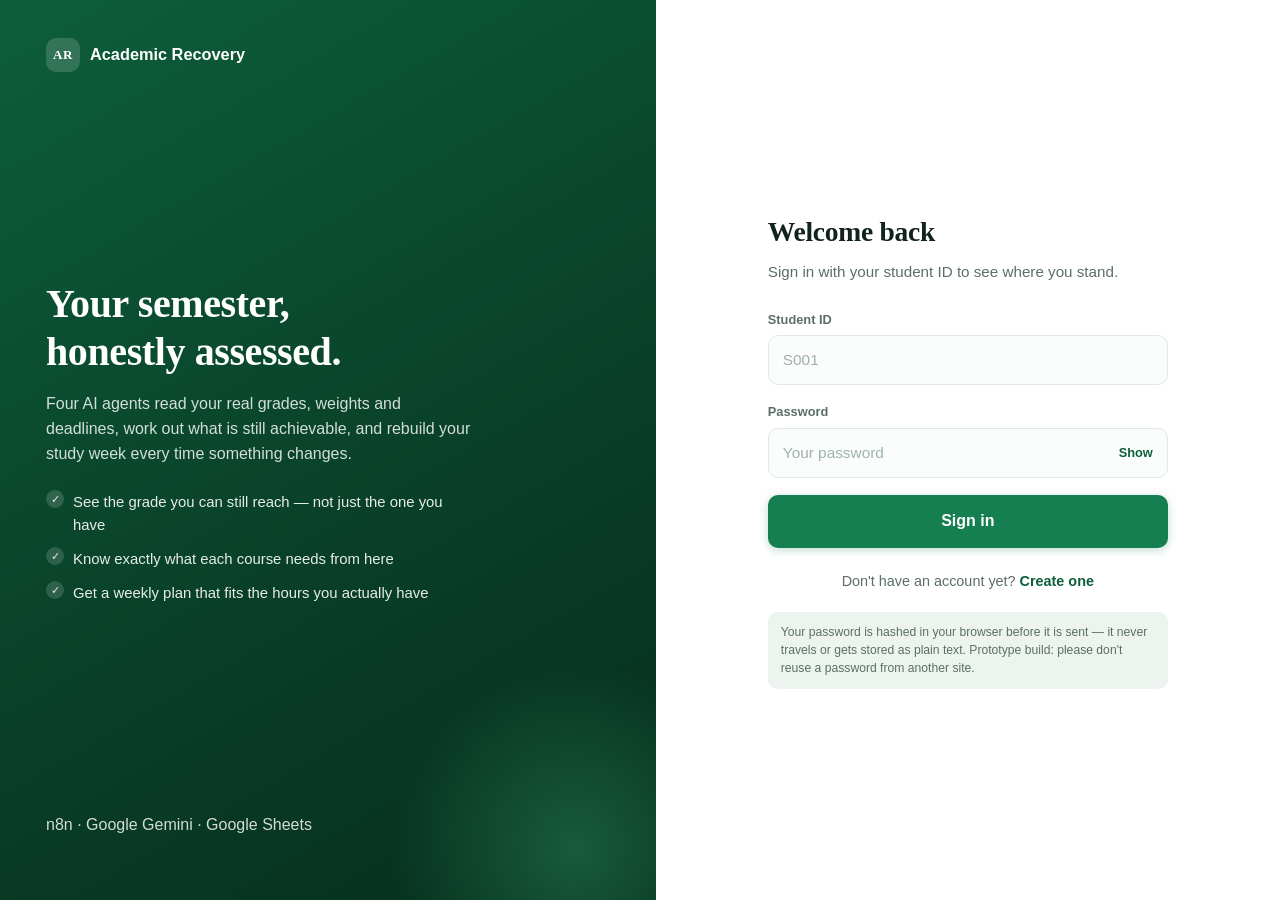
==== index.html @ d18b5264 "Front-end for the AI Academic Recovery Agent Static site with three pages: sign in, create account, " ====
<!DOCTYPE html>
<html lang="en">
<head>
  <meta charset="UTF-8" />
  <meta name="viewport" content="width=device-width, initial-scale=1.0" />
  <title>Sign in &middot; Academic Recovery</title>
  <link rel="stylesheet" href="styles.css" />
</head>
<body class="auth-body">

  <div class="auth-shell">

    <!-- ---------- left: brand panel ---------- -->
    <aside class="auth-brand">
      <div class="brand">
        <span class="brand-mark">AR</span>
        <span class="brand-text">Academic&nbsp;Recovery</span>
      </div>

      <div class="auth-brand-body">
        <h1>Your semester,<br />honestly assessed.</h1>
        <p>
          Four AI agents read your real grades, weights and deadlines, work out what
          is still achievable, and rebuild your study week every time something changes.
        </p>

        <ul class="auth-points">
          <li>See the grade you can still reach &mdash; not just the one you have</li>
          <li>Know exactly what each course needs from here</li>
          <li>Get a weekly plan that fits the hours you actually have</li>
        </ul>
      </div>

      <p class="auth-brand-foot">n8n &middot; Google Gemini &middot; Google Sheets</p>
    </aside>

    <!-- ---------- right: form ---------- -->
    <main class="auth-panel">
      <div class="auth-card">
        <h2>Welcome back</h2>
        <p class="auth-sub">Sign in with your student ID to see where you stand.</p>

        <form id="loginForm" novalidate>
          <div class="field">
            <label for="studentId">Student ID</label>
            <input id="studentId" name="studentId" type="text" inputmode="text"
                   placeholder="S001" autocomplete="username" autocapitalize="characters" />
          </div>

          <div class="field">
            <label for="password">Password</label>
            <div class="pw-wrap">
              <input id="password" name="password" type="password"
                     placeholder="Your password" autocomplete="current-password" />
              <button type="button" class="pw-toggle" data-target="password"
                      aria-label="Show password">Show</button>
            </div>
          </div>

          <div id="loginMsg" class="form-msg" hidden></div>

          <button type="submit" class="btn btn-primary btn-block">Sign in</button>
        </form>

        <p class="auth-switch">
          Don't have an account yet? <a href="signup.html">Create one</a>
        </p>

        <p class="auth-note">
          Your password is hashed in your browser before it is sent &mdash; it never
          travels or gets stored as plain text. Prototype build: please don't reuse
          a password from another site.
        </p>
      </div>
    </main>

  </div>

  <script src="config.js"></script>
  <script src="auth.js"></script>
  <script src="login.js"></script>
</body>
</html>
---- styles.css ----
/* =====================================================================
   Academic Recovery  -  green & white academic theme
   OWNER: Mohamad  (Raghid: your section is at the bottom, "DASHBOARD")
   ===================================================================== */

:root {
  --bg:         #f3f8f5;
  --surface:    #ffffff;
  --ink:        #10241b;
  --ink-soft:   #5b6f64;
  --line:       #deeae3;
  --line-soft:  #edf4f0;

  --brand:      #157f52;
  --brand-dk:   #0d5e3b;
  --brand-dp:   #093f28;
  --brand-lt:   #e7f4ed;
  --brand-mid:  #34a06a;

  --low:        #157f52;  --low-bg:      #e7f4ed;
  --medium:     #a67609;  --medium-bg:   #fdf4dd;
  --high:       #c2671d;  --high-bg:     #fdefe1;
  --critical:   #bc2f3c;  --critical-bg: #fdeaec;

  --serif:  Georgia, "Times New Roman", "Noto Serif", serif;
  --sans:   "Segoe UI", -apple-system, BlinkMacSystemFont, Roboto, Helvetica, Arial, sans-serif;

  --radius:    14px;
  --shadow:    0 1px 2px rgba(13,60,40,.05), 0 8px 24px rgba(13,60,40,.06);
  --shadow-lg: 0 2px 6px rgba(13,60,40,.06), 0 20px 48px rgba(13,60,40,.11);
}

* { box-sizing: border-box; }

body {
  margin: 0;
  background: var(--bg);
  color: var(--ink);
  font-family: var(--sans);
  line-height: 1.55;
  -webkit-font-smoothing: antialiased;
}

h1, h2, h3 { font-family: var(--serif); font-weight: 700; letter-spacing: -.01em; }

.wrap { width: 100%; max-width: 1120px; margin: 0 auto; padding: 0 20px; }

/* ---------------- brand mark (shared) ---------------- */
.brand { display: flex; align-items: center; gap: 10px; font-weight: 700; font-size: 1.02rem; }
.brand-mark {
  width: 34px; height: 34px; border-radius: 10px;
  background: linear-gradient(140deg, var(--brand-mid), var(--brand-dk));
  color: #fff; display: grid; place-items: center;
  font-family: var(--serif); font-size: .82rem; letter-spacing: .5px;
}

/* =====================================================================
   BUTTONS & FIELDS  (shared by all three pages)
   ===================================================================== */

.btn {
  font: inherit; font-weight: 600; font-size: .94rem;
  padding: 11px 20px; border-radius: 10px;
  border: 1px solid transparent; cursor: pointer;
  transition: transform .08s, background .15s, box-shadow .15s, border-color .15s;
}
.btn:active { transform: translateY(1px); }
.btn:disabled { opacity: .55; cursor: not-allowed; box-shadow: none; }

.btn-primary {
  background: var(--brand); color: #fff;
  box-shadow: 0 2px 10px rgba(21,127,82,.28);
}
.btn-primary:hover:not(:disabled) { background: var(--brand-dk); }

.btn-ghost { background: var(--surface); color: var(--brand-dk); border-color: #bfdccd; }
.btn-ghost:hover:not(:disabled) { background: var(--brand-lt); }

.btn-quiet {
  background: transparent; color: var(--ink-soft); border-color: var(--line);
  padding: 8px 14px; font-size: .86rem;
}
.btn-quiet:hover { background: var(--line-soft); color: var(--ink); }

.btn-block { width: 100%; padding: 13px 20px; font-size: 1rem; }

.field { display: flex; flex-direction: column; gap: 6px; }
.field label { font-size: .8rem; font-weight: 600; color: var(--ink-soft); }
.field input {
  font: inherit; font-size: .96rem; width: 100%;
  padding: 12px 14px;
  border: 1px solid var(--line); border-radius: 10px;
  background: #fbfdfc; color: var(--ink);
  transition: border-color .15s, box-shadow .15s, background .15s;
}
.field input::placeholder { color: #9fb2a8; }
.field input:focus {
  outline: none; border-color: var(--brand-mid);
  box-shadow: 0 0 0 3px rgba(52,160,106,.18); background: #fff;
}

.form-msg {
  padding: 11px 14px; border-radius: 10px;
  font-size: .88rem; margin-bottom: 4px;
  background: var(--brand-lt); color: var(--brand-dk); border: 1px solid #c9e4d6;
}
.form-msg.error { background: var(--critical-bg); color: var(--critical); border-color: #f2c8cd; }

/* =====================================================================
   AUTH PAGES  (index.html = sign in, signup.html = create account)
   ===================================================================== */

.auth-body { background: var(--surface); }

.auth-shell { display: grid; grid-template-columns: 1.05fr 1fr; min-height: 100vh; }

/* left panel */
.auth-brand {
  background: linear-gradient(150deg, var(--brand-dk) 0%, var(--brand-dp) 58%, #062e1d 100%);
  color: #fff;
  padding: 38px 46px;
  display: flex; flex-direction: column; justify-content: space-between;
  position: relative; overflow: hidden;
}
.auth-brand::after {
  content: ""; position: absolute; right: -130px; bottom: -160px;
  width: 420px; height: 420px; border-radius: 50%;
  background: radial-gradient(circle, rgba(52,160,106,.38), transparent 62%);
}
.auth-brand .brand-mark { background: rgba(255,255,255,.16); backdrop-filter: blur(2px); }
.auth-brand-body { position: relative; z-index: 1; max-width: 430px; }
.auth-brand h1 { font-size: clamp(1.8rem, 3.3vw, 2.5rem); line-height: 1.2; margin: 0 0 16px; }
.auth-brand p  { margin: 0 0 24px; opacity: .82; font-size: 1rem; }

.auth-points { list-style: none; margin: 0; padding: 0; display: grid; gap: 11px; }
.auth-points li {
  position: relative; padding-left: 27px;
  font-size: .93rem; opacity: .9;
}
.auth-points li::before {
  content: "\2713"; position: absolute; left: 0; top: -1px;
  width: 18px; height: 18px; border-radius: 50%;
  background: rgba(255,255,255,.17);
  display: grid; place-items: center; font-size: .66rem;
}
.auth-brand-foot { position: relative; z-index: 1; margin: 0; font-size: .78rem; opacity: .55; }

/* right panel */
.auth-panel { display: grid; place-items: center; padding: 40px 28px; }
.auth-card { width: 100%; max-width: 400px; }
.auth-card h2 { font-size: 1.72rem; margin: 0 0 6px; }
.auth-sub { margin: 0 0 26px; color: var(--ink-soft); font-size: .95rem; }
.auth-card form { display: grid; gap: 17px; }

.pw-wrap { position: relative; display: flex; }
.pw-wrap input { padding-right: 68px; }
.pw-toggle {
  position: absolute; right: 6px; top: 50%; transform: translateY(-50%);
  background: transparent; border: none; cursor: pointer;
  font: inherit; font-size: .8rem; font-weight: 600;
  color: var(--brand-dk); padding: 6px 9px; border-radius: 7px;
}
.pw-toggle:hover { background: var(--brand-lt); }

.pw-checks { list-style: none; margin: 10px 0 0; padding: 0; display: grid; gap: 6px; }
.pw-checks li {
  display: flex; align-items: center; gap: 8px;
  font-size: .8rem; color: var(--ink-soft);
  transition: color .15s;
}
.pw-checks li em { font-style: normal; opacity: .65; }
.pw-checks .tick {
  width: 15px; height: 15px; border-radius: 50%; flex: none;
  border: 1.5px solid #cbdcd3; background: #fff;
  display: grid; place-items: center;
  transition: background .15s, border-color .15s;
}
.pw-checks li.ok { color: var(--brand-dk); }
.pw-checks li.ok .tick { background: var(--brand); border-color: var(--brand); }
.pw-checks li.ok .tick::after {
  content: "\2713"; color: #fff; font-size: .6rem; line-height: 1;
}

.auth-switch { margin: 22px 0 0; font-size: .9rem; color: var(--ink-soft); text-align: center; }
.auth-switch a { color: var(--brand-dk); font-weight: 600; text-decoration: none; }
.auth-switch a:hover { text-decoration: underline; }

.auth-note {
  margin: 20px 0 0; padding: 11px 13px;
  background: var(--line-soft); border-radius: 9px;
  font-size: .76rem; color: var(--ink-soft); line-height: 1.5;
}

@media (max-width: 860px) {
  .auth-shell { grid-template-columns: 1fr; min-height: 0; }
  .auth-brand { padding: 28px 24px 34px; }
  .auth-brand h1 { font-size: 1.6rem; }
  .auth-brand p { margin-bottom: 18px; }
  .auth-points { display: none; }
  .auth-brand-foot { display: none; }
  .auth-panel { padding: 32px 22px 48px; }
}

/* =====================================================================
   DASHBOARD PAGE CHROME
   ===================================================================== */

.topbar {
  background: var(--surface);
  border-bottom: 1px solid var(--line);
  position: sticky; top: 0; z-index: 20;
}
.topbar-inner { display: flex; align-items: center; justify-content: space-between; height: 64px; }
.topbar-right { display: flex; align-items: center; gap: 14px; }
.who { display: flex; flex-direction: column; line-height: 1.25; text-align: right; }
.who > span:first-child { font-size: .88rem; font-weight: 600; }
.who-id { font-size: .74rem; color: var(--ink-soft); }

.greeting { padding: 44px 0 26px; }
.greeting .eyebrow {
  margin: 0 0 8px; font-size: .74rem; font-weight: 700;
  letter-spacing: .1em; text-transform: uppercase; color: var(--brand);
}
.greeting h1 { margin: 0; font-size: clamp(1.7rem, 3.6vw, 2.5rem); line-height: 1.2; }

.panel {
  background: var(--surface);
  border: 1px solid var(--line);
  border-radius: var(--radius);
  box-shadow: var(--shadow);
  padding: 22px;
}
.panel-row { display: flex; gap: 16px; align-items: flex-end; flex-wrap: wrap; }
.panel-row .field { flex: 1 1 220px; min-width: 170px; }

.panel-foot {
  display: flex; align-items: center; justify-content: space-between;
  gap: 14px; flex-wrap: wrap;
  margin-top: 16px; padding-top: 15px; border-top: 1px solid var(--line);
}
.check { display: flex; align-items: center; gap: 8px; font-size: .86rem; color: var(--ink-soft); cursor: pointer; }
.check input { width: 15px; height: 15px; accent-color: var(--brand); cursor: pointer; }

.status {
  margin-top: 16px; padding: 13px 16px;
  border-radius: 10px; font-size: .92rem;
  border: 1px solid var(--line); background: var(--surface);
}
.status.loading { background: var(--brand-lt); border-color: #c9e4d6; color: var(--brand-dk); }
.status.error   { background: var(--critical-bg); border-color: #f2c8cd; color: var(--critical); }

.footer {
  margin-top: 64px; padding: 26px 0 34px;
  border-top: 1px solid var(--line);
  color: var(--ink-soft); font-size: .84rem;
}

/* =====================================================================
   DASHBOARD  -  OWNER: Raghid. Everything below is yours to change.
   ===================================================================== */

.dashboard { padding-top: 30px; }
.dashboard:empty { padding: 0; }

.headline {
  background: linear-gradient(140deg, var(--brand-dk) 0%, var(--brand-dp) 70%);
  color: #fff; border-radius: var(--radius);
  padding: 32px 34px; margin-bottom: 26px;
  box-shadow: var(--shadow-lg);
  position: relative; overflow: hidden;
}
.headline::after {
  content: ""; position: absolute; right: -90px; top: -120px;
  width: 340px; height: 340px; border-radius: 50%;
  background: radial-gradient(circle, rgba(52,160,106,.34), transparent 64%);
}
.headline > * { position: relative; z-index: 1; }
.headline .eyebrow {
  font-size: .74rem; font-weight: 700; letter-spacing: .1em;
  text-transform: uppercase; opacity: .7; margin-bottom: 10px;
}
.headline h2 {
  margin: 0; font-size: clamp(1.3rem, 2.9vw, 1.85rem);
  line-height: 1.32; font-weight: 700;
}
.headline .sub { margin: 14px 0 0; opacity: .8; font-size: .94rem; font-family: var(--sans); }

.section-title { font-size: 1.22rem; margin: 32px 0 14px; }

.cards { display: grid; gap: 16px; grid-template-columns: repeat(auto-fill, minmax(300px, 1fr)); }

.card {
  background: var(--surface); border: 1px solid var(--line);
  border-radius: var(--radius); box-shadow: var(--shadow);
  padding: 20px; border-top: 4px solid var(--line);
}
.card.risk-LOW      { border-top-color: var(--low); }
.card.risk-MEDIUM   { border-top-color: var(--medium); }
.card.risk-HIGH     { border-top-color: var(--high); }
.card.risk-CRITICAL { border-top-color: var(--critical); }

.card-head { display: flex; align-items: flex-start; justify-content: space-between; gap: 12px; }
.card h3 { margin: 0; font-size: 1.08rem; }

.pill {
  font-family: var(--sans);
  font-size: .67rem; font-weight: 700; letter-spacing: .07em; text-transform: uppercase;
  padding: 4px 9px; border-radius: 999px; white-space: nowrap;
}
.pill.risk-LOW      { color: var(--low);      background: var(--low-bg); }
.pill.risk-MEDIUM   { color: var(--medium);   background: var(--medium-bg); }
.pill.risk-HIGH     { color: var(--high);     background: var(--high-bg); }
.pill.risk-CRITICAL { color: var(--critical); background: var(--critical-bg); }

.stat-row { display: flex; gap: 22px; margin: 16px 0 4px; }
.stat .k { font-size: .7rem; color: var(--ink-soft); font-weight: 700; text-transform: uppercase; letter-spacing: .05em; }
.stat .v { font-family: var(--serif); font-size: 1.62rem; font-weight: 700; line-height: 1.2; }
.stat .v small { font-family: var(--sans); font-size: .78rem; font-weight: 600; color: var(--ink-soft); }

.verdict {
  margin-top: 14px; padding: 11px 13px; border-radius: 9px;
  font-size: .88rem; font-weight: 600;
  background: var(--low-bg); color: var(--low);
}
.verdict.bad { background: var(--critical-bg); color: var(--critical); }

.reason { margin: 13px 0 0; font-size: .88rem; color: var(--ink-soft); }

.meta {
  margin-top: 13px; padding-top: 13px; border-top: 1px solid var(--line);
  display: flex; justify-content: space-between; gap: 10px;
  font-size: .8rem; color: var(--ink-soft);
}

.plan {
  background: var(--surface); border: 1px solid var(--line);
  border-radius: var(--radius); box-shadow: var(--shadow); overflow: hidden;
}
.plan table { width: 100%; border-collapse: collapse; }
.plan th {
  text-align: left; font-size: .72rem; text-transform: uppercase; letter-spacing: .06em;
  color: var(--ink-soft); font-weight: 700;
  padding: 13px 16px; background: var(--line-soft);
  border-bottom: 1px solid var(--line);
}
.plan td { padding: 13px 16px; border-bottom: 1px solid var(--line); font-size: .9rem; vertical-align: top; }
.plan tr:last-child td { border-bottom: none; }
.plan .day { font-weight: 700; white-space: nowrap; font-family: var(--serif); }
.plan .day span { display: block; font-family: var(--sans); font-weight: 500; font-size: .77rem; color: var(--ink-soft); }
.plan .hrs { font-weight: 700; white-space: nowrap; text-align: right; color: var(--brand-dk); }

@media (max-width: 600px) {
  .panel-row { flex-direction: column; align-items: stretch; }
  .panel-row .btn-primary { width: 100%; }
  .greeting { padding: 30px 0 20px; }
  .who { display: none; }
  .stat-row { gap: 16px; }
  .headline { padding: 24px 22px; }
  .plan td, .plan th { padding: 10px 11px; font-size: .84rem; }
}
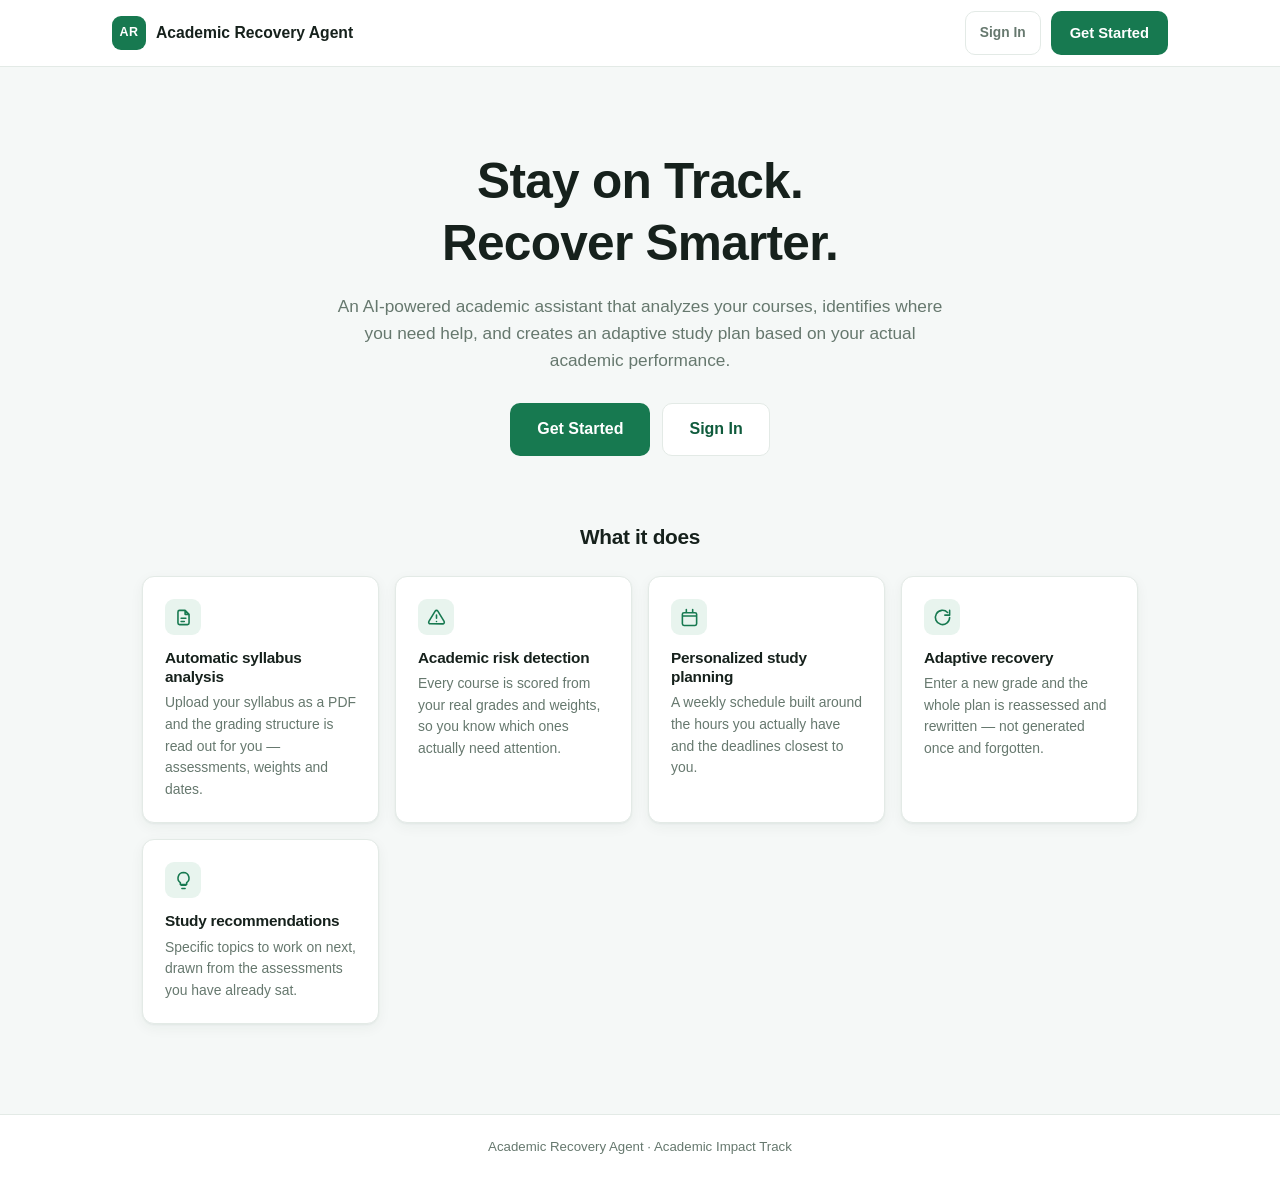
==== commit 235ec3d1: "Rebuild as the full Academic Recovery Agent product Replaces the three-page prototype with the ten p" ====
--- a/index.html
+++ b/index.html
@@ -1,83 +1,79 @@
 <!DOCTYPE html>
 <html lang="en">
 <head>
-  <meta charset="UTF-8" />
-  <meta name="viewport" content="width=device-width, initial-scale=1.0" />
-  <title>Sign in &middot; Academic Recovery</title>
-  <link rel="stylesheet" href="styles.css" />
+<meta charset="UTF-8" />
+<meta name="viewport" content="width=device-width, initial-scale=1.0" />
+<title>Academic Recovery Agent</title>
+<meta name="description" content="An AI-powered academic assistant that analyzes your courses, identifies where you need help, and creates an adaptive study plan." />
+<link rel="stylesheet" href="styles.css" />
 </head>
-<body class="auth-body">
+<body>
 
-  <div class="auth-shell">
+<header class="site-head">
+  <div class="site-head-in">
+    <a class="brand" href="index.html">
+      <span class="brand-mark">AR</span>
+      <span class="brand-text">Academic&nbsp;Recovery&nbsp;Agent</span>
+    </a>
+    <div class="actions">
+      <a class="btn btn-quiet" href="signin.html">Sign In</a>
+      <a class="btn btn-primary" href="signup.html">Get Started</a>
+    </div>
+  </div>
+</header>
 
-    <!-- ---------- left: brand panel ---------- -->
-    <aside class="auth-brand">
-      <div class="brand">
-        <span class="brand-mark">AR</span>
-        <span class="brand-text">Academic&nbsp;Recovery</span>
-      </div>
+<section class="hero">
+  <h1>Stay on Track.<br />Recover Smarter.</h1>
+  <p>
+    An AI-powered academic assistant that analyzes your courses, identifies where you
+    need help, and creates an adaptive study plan based on your actual academic performance.
+  </p>
+  <div class="actions">
+    <a class="btn btn-primary btn-lg" href="signup.html">Get Started</a>
+    <a class="btn btn-ghost btn-lg" href="signin.html">Sign In</a>
+  </div>
+</section>
 
-      <div class="auth-brand-body">
-        <h1>Your semester,<br />honestly assessed.</h1>
-        <p>
-          Four AI agents read your real grades, weights and deadlines, work out what
-          is still achievable, and rebuild your study week every time something changes.
-        </p>
+<section class="features">
+  <h2>What it does</h2>
+  <div class="feature-grid">
 
-        <ul class="auth-points">
-          <li>See the grade you can still reach &mdash; not just the one you have</li>
-          <li>Know exactly what each course needs from here</li>
-          <li>Get a weekly plan that fits the hours you actually have</li>
-        </ul>
-      </div>
+    <article class="feature">
+      <div class="ficon"><svg viewBox="0 0 24 24"><path d="M14 3H7a2 2 0 0 0-2 2v14a2 2 0 0 0 2 2h10a2 2 0 0 0 2-2V8zM14 3v5h5M9 13h6M9 17h4"/></svg></div>
+      <h3>Automatic syllabus analysis</h3>
+      <p>Upload your syllabus as a PDF and the grading structure is read out for you &mdash; assessments, weights and dates.</p>
+    </article>
 
-      <p class="auth-brand-foot">n8n &middot; Google Gemini &middot; Google Sheets</p>
-    </aside>
+    <article class="feature">
+      <div class="ficon"><svg viewBox="0 0 24 24"><path d="M12 9v4m0 4h.01M10.3 3.9 2.4 17a2 2 0 0 0 1.7 3h15.8a2 2 0 0 0 1.7-3L13.7 3.9a2 2 0 0 0-3.4 0"/></svg></div>
+      <h3>Academic risk detection</h3>
+      <p>Every course is scored from your real grades and weights, so you know which ones actually need attention.</p>
+    </article>
 
-    <!-- ---------- right: form ---------- -->
-    <main class="auth-panel">
-      <div class="auth-card">
-        <h2>Welcome back</h2>
-        <p class="auth-sub">Sign in with your student ID to see where you stand.</p>
+    <article class="feature">
+      <div class="ficon"><svg viewBox="0 0 24 24"><path d="M8 2v4M16 2v4M3 10h18M5 6h14a2 2 0 0 1 2 2v12a2 2 0 0 1-2 2H5a2 2 0 0 1-2-2V8a2 2 0 0 1 2-2"/></svg></div>
+      <h3>Personalized study planning</h3>
+      <p>A weekly schedule built around the hours you actually have and the deadlines closest to you.</p>
+    </article>
 
-        <form id="loginForm" novalidate>
-          <div class="field">
-            <label for="studentId">Student ID</label>
-            <input id="studentId" name="studentId" type="text" inputmode="text"
-                   placeholder="S001" autocomplete="username" autocapitalize="characters" />
-          </div>
+    <article class="feature">
+      <div class="ficon"><svg viewBox="0 0 24 24"><path d="M21 12a9 9 0 1 1-2.6-6.4M21 3v6h-6"/></svg></div>
+      <h3>Adaptive recovery</h3>
+      <p>Enter a new grade and the whole plan is reassessed and rewritten &mdash; not generated once and forgotten.</p>
+    </article>
 
-          <div class="field">
-            <label for="password">Password</label>
-            <div class="pw-wrap">
-              <input id="password" name="password" type="password"
-                     placeholder="Your password" autocomplete="current-password" />
-              <button type="button" class="pw-toggle" data-target="password"
-                      aria-label="Show password">Show</button>
-            </div>
-          </div>
-
-          <div id="loginMsg" class="form-msg" hidden></div>
-
-          <button type="submit" class="btn btn-primary btn-block">Sign in</button>
-        </form>
-
-        <p class="auth-switch">
-          Don't have an account yet? <a href="signup.html">Create one</a>
-        </p>
-
-        <p class="auth-note">
-          Your password is hashed in your browser before it is sent &mdash; it never
-          travels or gets stored as plain text. Prototype build: please don't reuse
-          a password from another site.
-        </p>
-      </div>
-    </main>
+    <article class="feature">
+      <div class="ficon"><svg viewBox="0 0 24 24"><path d="M9 18h6M10 22h4M12 2a7 7 0 0 0-4 12.7V17h8v-2.3A7 7 0 0 0 12 2"/></svg></div>
+      <h3>Study recommendations</h3>
+      <p>Specific topics to work on next, drawn from the assessments you have already sat.</p>
+    </article>
 
   </div>
+</section>
 
-  <script src="config.js"></script>
-  <script src="auth.js"></script>
-  <script src="login.js"></script>
+<footer class="site-foot">
+  Academic Recovery Agent &middot; Academic Impact Track
+</footer>
+
 </body>
 </html>
--- a/styles.css
+++ b/styles.css
@@ -1,33 +1,33 @@
 /* =====================================================================
-   Academic Recovery  -  green & white academic theme
-   OWNER: Mohamad  (Raghid: your section is at the bottom, "DASHBOARD")
+   Academic Recovery Agent  -  university dashboard theme
+   Light backgrounds, subtle shadows, green accent, no heavy gradients.
    ===================================================================== */
 
 :root {
-  --bg:         #f3f8f5;
+  --bg:         #f5f8f7;
   --surface:    #ffffff;
-  --ink:        #10241b;
-  --ink-soft:   #5b6f64;
-  --line:       #deeae3;
-  --line-soft:  #edf4f0;
-
-  --brand:      #157f52;
-  --brand-dk:   #0d5e3b;
-  --brand-dp:   #093f28;
-  --brand-lt:   #e7f4ed;
-  --brand-mid:  #34a06a;
-
-  --low:        #157f52;  --low-bg:      #e7f4ed;
-  --medium:     #a67609;  --medium-bg:   #fdf4dd;
-  --high:       #c2671d;  --high-bg:     #fdefe1;
-  --critical:   #bc2f3c;  --critical-bg: #fdeaec;
-
-  --serif:  Georgia, "Times New Roman", "Noto Serif", serif;
-  --sans:   "Segoe UI", -apple-system, BlinkMacSystemFont, Roboto, Helvetica, Arial, sans-serif;
-
-  --radius:    14px;
-  --shadow:    0 1px 2px rgba(13,60,40,.05), 0 8px 24px rgba(13,60,40,.06);
-  --shadow-lg: 0 2px 6px rgba(13,60,40,.06), 0 20px 48px rgba(13,60,40,.11);
+  --surface-2:  #f8faf9;
+  --ink:        #16211c;
+  --ink-soft:   #66786e;
+  --ink-faint:  #93a49b;
+  --line:       #e3eae6;
+  --line-2:     #eff4f2;
+
+  --brand:      #177950;
+  --brand-dk:   #0f5b3c;
+  --brand-lt:   #e8f4ee;
+
+  --low:        #177950;  --low-bg:      #e8f4ee;  --low-br:      #bfe0cf;
+  --medium:     #9a7008;  --medium-bg:   #fdf4dc;  --medium-br:   #f0dfae;
+  --high:       #bd6118;  --high-bg:     #fdeee2;  --high-br:     #f2d3b7;
+  --critical:   #b92d3a;  --critical-bg: #fdebed;  --critical-br: #f1c4c9;
+
+  --radius:   12px;
+  --radius-lg:16px;
+  --shadow:   0 1px 2px rgba(18,52,38,.05), 0 4px 14px rgba(18,52,38,.05);
+  --shadow-md:0 2px 6px rgba(18,52,38,.06), 0 12px 28px rgba(18,52,38,.08);
+
+  --sans: "Segoe UI", -apple-system, BlinkMacSystemFont, Roboto, Helvetica, Arial, sans-serif;
 }
 
 * { box-sizing: border-box; }
@@ -37,324 +37,458 @@
   background: var(--bg);
   color: var(--ink);
   font-family: var(--sans);
+  font-size: 15px;
   line-height: 1.55;
   -webkit-font-smoothing: antialiased;
 }
 
-h1, h2, h3 { font-family: var(--serif); font-weight: 700; letter-spacing: -.01em; }
-
-.wrap { width: 100%; max-width: 1120px; margin: 0 auto; padding: 0 20px; }
-
-/* ---------------- brand mark (shared) ---------------- */
-.brand { display: flex; align-items: center; gap: 10px; font-weight: 700; font-size: 1.02rem; }
-.brand-mark {
-  width: 34px; height: 34px; border-radius: 10px;
-  background: linear-gradient(140deg, var(--brand-mid), var(--brand-dk));
-  color: #fff; display: grid; place-items: center;
-  font-family: var(--serif); font-size: .82rem; letter-spacing: .5px;
-}
-
-/* =====================================================================
-   BUTTONS & FIELDS  (shared by all three pages)
+h1, h2, h3, h4 { margin: 0; font-weight: 650; letter-spacing: -.015em; line-height: 1.25; }
+p { margin: 0; }
+a { color: inherit; }
+
+.muted   { color: var(--ink-soft); }
+.faint   { color: var(--ink-faint); }
+.center  { text-align: center; }
+
+/* =====================================================================
+   BUTTONS / FIELDS
    ===================================================================== */
 
 .btn {
-  font: inherit; font-weight: 600; font-size: .94rem;
-  padding: 11px 20px; border-radius: 10px;
+  display: inline-flex; align-items: center; justify-content: center; gap: 8px;
+  font: inherit; font-weight: 600; font-size: .92rem;
+  padding: 10px 18px; border-radius: 10px;
   border: 1px solid transparent; cursor: pointer;
-  transition: transform .08s, background .15s, box-shadow .15s, border-color .15s;
+  text-decoration: none; white-space: nowrap;
+  transition: background .15s, border-color .15s, color .15s, box-shadow .15s, transform .06s;
 }
 .btn:active { transform: translateY(1px); }
-.btn:disabled { opacity: .55; cursor: not-allowed; box-shadow: none; }
-
-.btn-primary {
-  background: var(--brand); color: #fff;
-  box-shadow: 0 2px 10px rgba(21,127,82,.28);
-}
+.btn:disabled { opacity: .55; cursor: not-allowed; }
+
+.btn-primary { background: var(--brand); color: #fff; }
 .btn-primary:hover:not(:disabled) { background: var(--brand-dk); }
 
-.btn-ghost { background: var(--surface); color: var(--brand-dk); border-color: #bfdccd; }
-.btn-ghost:hover:not(:disabled) { background: var(--brand-lt); }
-
-.btn-quiet {
-  background: transparent; color: var(--ink-soft); border-color: var(--line);
-  padding: 8px 14px; font-size: .86rem;
-}
-.btn-quiet:hover { background: var(--line-soft); color: var(--ink); }
-
-.btn-block { width: 100%; padding: 13px 20px; font-size: 1rem; }
+.btn-ghost { background: var(--surface); color: var(--brand-dk); border-color: var(--line); }
+.btn-ghost:hover:not(:disabled) { background: var(--brand-lt); border-color: var(--low-br); }
+
+.btn-quiet { background: transparent; color: var(--ink-soft); border-color: var(--line); padding: 8px 14px; font-size: .86rem; }
+.btn-quiet:hover { background: var(--surface-2); color: var(--ink); }
+
+.btn-danger { background: transparent; color: var(--critical); border-color: var(--critical-br); }
+.btn-danger:hover { background: var(--critical-bg); }
+
+.btn-block { width: 100%; padding: 12px 18px; }
+.btn-lg    { padding: 13px 26px; font-size: 1rem; }
+.btn-sm    { padding: 6px 12px; font-size: .82rem; border-radius: 8px; }
 
 .field { display: flex; flex-direction: column; gap: 6px; }
 .field label { font-size: .8rem; font-weight: 600; color: var(--ink-soft); }
-.field input {
-  font: inherit; font-size: .96rem; width: 100%;
-  padding: 12px 14px;
+.field input, .field select, .field textarea {
+  font: inherit; font-size: .94rem; width: 100%;
+  padding: 11px 13px;
   border: 1px solid var(--line); border-radius: 10px;
-  background: #fbfdfc; color: var(--ink);
-  transition: border-color .15s, box-shadow .15s, background .15s;
-}
-.field input::placeholder { color: #9fb2a8; }
-.field input:focus {
-  outline: none; border-color: var(--brand-mid);
-  box-shadow: 0 0 0 3px rgba(52,160,106,.18); background: #fff;
-}
+  background: var(--surface); color: var(--ink);
+  transition: border-color .15s, box-shadow .15s;
+}
+.field input::placeholder { color: var(--ink-faint); }
+.field input:focus, .field select:focus, .field textarea:focus {
+  outline: none; border-color: var(--brand);
+  box-shadow: 0 0 0 3px rgba(23,121,80,.14);
+}
+.field .hint { font-size: .76rem; color: var(--ink-faint); }
+
+.grid-2 { display: grid; grid-template-columns: 1fr 1fr; gap: 15px; }
 
 .form-msg {
-  padding: 11px 14px; border-radius: 10px;
-  font-size: .88rem; margin-bottom: 4px;
-  background: var(--brand-lt); color: var(--brand-dk); border: 1px solid #c9e4d6;
-}
-.form-msg.error { background: var(--critical-bg); color: var(--critical); border-color: #f2c8cd; }
-
-/* =====================================================================
-   AUTH PAGES  (index.html = sign in, signup.html = create account)
-   ===================================================================== */
-
-.auth-body { background: var(--surface); }
-
-.auth-shell { display: grid; grid-template-columns: 1.05fr 1fr; min-height: 100vh; }
-
-/* left panel */
-.auth-brand {
-  background: linear-gradient(150deg, var(--brand-dk) 0%, var(--brand-dp) 58%, #062e1d 100%);
-  color: #fff;
-  padding: 38px 46px;
-  display: flex; flex-direction: column; justify-content: space-between;
-  position: relative; overflow: hidden;
-}
-.auth-brand::after {
-  content: ""; position: absolute; right: -130px; bottom: -160px;
-  width: 420px; height: 420px; border-radius: 50%;
-  background: radial-gradient(circle, rgba(52,160,106,.38), transparent 62%);
-}
-.auth-brand .brand-mark { background: rgba(255,255,255,.16); backdrop-filter: blur(2px); }
-.auth-brand-body { position: relative; z-index: 1; max-width: 430px; }
-.auth-brand h1 { font-size: clamp(1.8rem, 3.3vw, 2.5rem); line-height: 1.2; margin: 0 0 16px; }
-.auth-brand p  { margin: 0 0 24px; opacity: .82; font-size: 1rem; }
-
-.auth-points { list-style: none; margin: 0; padding: 0; display: grid; gap: 11px; }
-.auth-points li {
-  position: relative; padding-left: 27px;
-  font-size: .93rem; opacity: .9;
-}
-.auth-points li::before {
-  content: "\2713"; position: absolute; left: 0; top: -1px;
-  width: 18px; height: 18px; border-radius: 50%;
-  background: rgba(255,255,255,.17);
-  display: grid; place-items: center; font-size: .66rem;
-}
-.auth-brand-foot { position: relative; z-index: 1; margin: 0; font-size: .78rem; opacity: .55; }
-
-/* right panel */
-.auth-panel { display: grid; place-items: center; padding: 40px 28px; }
-.auth-card { width: 100%; max-width: 400px; }
-.auth-card h2 { font-size: 1.72rem; margin: 0 0 6px; }
-.auth-sub { margin: 0 0 26px; color: var(--ink-soft); font-size: .95rem; }
-.auth-card form { display: grid; gap: 17px; }
-
+  padding: 11px 14px; border-radius: 10px; font-size: .87rem;
+  background: var(--brand-lt); color: var(--brand-dk); border: 1px solid var(--low-br);
+}
+.form-msg.error { background: var(--critical-bg); color: var(--critical); border-color: var(--critical-br); }
+.form-msg.warn  { background: var(--medium-bg);   color: var(--medium);   border-color: var(--medium-br); }
+
+/* password */
 .pw-wrap { position: relative; display: flex; }
-.pw-wrap input { padding-right: 68px; }
+.pw-wrap input { padding-right: 66px; }
 .pw-toggle {
-  position: absolute; right: 6px; top: 50%; transform: translateY(-50%);
-  background: transparent; border: none; cursor: pointer;
-  font: inherit; font-size: .8rem; font-weight: 600;
+  position: absolute; right: 5px; top: 50%; transform: translateY(-50%);
+  background: none; border: none; cursor: pointer;
+  font: inherit; font-size: .79rem; font-weight: 600;
   color: var(--brand-dk); padding: 6px 9px; border-radius: 7px;
 }
 .pw-toggle:hover { background: var(--brand-lt); }
 
-.pw-checks { list-style: none; margin: 10px 0 0; padding: 0; display: grid; gap: 6px; }
-.pw-checks li {
-  display: flex; align-items: center; gap: 8px;
-  font-size: .8rem; color: var(--ink-soft);
-  transition: color .15s;
-}
-.pw-checks li em { font-style: normal; opacity: .65; }
+.pw-checks { list-style: none; margin: 9px 0 0; padding: 0; display: grid; gap: 5px; }
+.pw-checks li { display: flex; align-items: center; gap: 8px; font-size: .78rem; color: var(--ink-soft); }
 .pw-checks .tick {
-  width: 15px; height: 15px; border-radius: 50%; flex: none;
-  border: 1.5px solid #cbdcd3; background: #fff;
+  width: 14px; height: 14px; border-radius: 50%; flex: none;
+  border: 1.5px solid #cfdfd7; background: #fff;
   display: grid; place-items: center;
-  transition: background .15s, border-color .15s;
 }
 .pw-checks li.ok { color: var(--brand-dk); }
 .pw-checks li.ok .tick { background: var(--brand); border-color: var(--brand); }
-.pw-checks li.ok .tick::after {
-  content: "\2713"; color: #fff; font-size: .6rem; line-height: 1;
-}
-
-.auth-switch { margin: 22px 0 0; font-size: .9rem; color: var(--ink-soft); text-align: center; }
+.pw-checks li.ok .tick::after { content: "\2713"; color: #fff; font-size: .58rem; }
+
+/* =====================================================================
+   LANDING PAGE
+   ===================================================================== */
+
+.site-head {
+  background: var(--surface); border-bottom: 1px solid var(--line);
+  position: sticky; top: 0; z-index: 30;
+}
+.site-head-in {
+  max-width: 1100px; margin: 0 auto; padding: 0 22px;
+  height: 66px; display: flex; align-items: center; justify-content: space-between; gap: 16px;
+}
+.site-head .actions { display: flex; gap: 10px; }
+
+.brand { display: flex; align-items: center; gap: 10px; font-weight: 700; text-decoration: none; }
+.brand-mark {
+  width: 34px; height: 34px; border-radius: 9px; flex: none;
+  background: var(--brand); color: #fff;
+  display: grid; place-items: center; font-size: .78rem; letter-spacing: .5px;
+}
+.brand-text { font-size: .98rem; }
+
+.hero { max-width: 760px; margin: 0 auto; padding: 84px 22px 48px; text-align: center; }
+.hero h1 { font-size: clamp(2rem, 5vw, 3.1rem); margin-bottom: 18px; }
+.hero p  { font-size: 1.08rem; color: var(--ink-soft); max-width: 620px; margin: 0 auto 30px; }
+.hero .actions { display: flex; gap: 12px; justify-content: center; flex-wrap: wrap; }
+
+.features { max-width: 1040px; margin: 0 auto; padding: 20px 22px 90px; }
+.features h2 { text-align: center; font-size: 1.3rem; margin-bottom: 26px; }
+.feature-grid { display: grid; gap: 16px; grid-template-columns: repeat(auto-fit, minmax(210px, 1fr)); }
+.feature {
+  background: var(--surface); border: 1px solid var(--line);
+  border-radius: var(--radius); padding: 22px; box-shadow: var(--shadow);
+}
+.feature .ficon {
+  width: 36px; height: 36px; border-radius: 9px; margin-bottom: 13px;
+  background: var(--brand-lt); color: var(--brand);
+  display: grid; place-items: center;
+}
+.feature .ficon svg { width: 19px; height: 19px; fill: none; stroke: currentColor; stroke-width: 2; stroke-linecap: round; stroke-linejoin: round; }
+.feature h3 { font-size: .96rem; margin-bottom: 6px; }
+.feature p  { font-size: .87rem; color: var(--ink-soft); }
+
+.site-foot {
+  border-top: 1px solid var(--line); background: var(--surface);
+  padding: 22px; text-align: center; font-size: .83rem; color: var(--ink-soft);
+}
+
+/* =====================================================================
+   AUTH PAGES
+   ===================================================================== */
+
+.auth-page { min-height: 100vh; display: grid; place-items: center; padding: 40px 20px; }
+.auth-card {
+  width: 100%; max-width: 440px;
+  background: var(--surface); border: 1px solid var(--line);
+  border-radius: var(--radius-lg); box-shadow: var(--shadow-md);
+  padding: 34px;
+}
+.auth-card.wide { max-width: 560px; }
+.auth-card .brand { justify-content: center; margin-bottom: 22px; }
+.auth-card h1 { font-size: 1.5rem; margin-bottom: 6px; text-align: center; }
+.auth-card .sub { text-align: center; color: var(--ink-soft); font-size: .92rem; margin-bottom: 24px; }
+.auth-card form { display: grid; gap: 15px; }
+.auth-switch { margin-top: 20px; text-align: center; font-size: .88rem; color: var(--ink-soft); }
 .auth-switch a { color: var(--brand-dk); font-weight: 600; text-decoration: none; }
 .auth-switch a:hover { text-decoration: underline; }
-
 .auth-note {
-  margin: 20px 0 0; padding: 11px 13px;
-  background: var(--line-soft); border-radius: 9px;
-  font-size: .76rem; color: var(--ink-soft); line-height: 1.5;
-}
-
-@media (max-width: 860px) {
-  .auth-shell { grid-template-columns: 1fr; min-height: 0; }
-  .auth-brand { padding: 28px 24px 34px; }
-  .auth-brand h1 { font-size: 1.6rem; }
-  .auth-brand p { margin-bottom: 18px; }
-  .auth-points { display: none; }
-  .auth-brand-foot { display: none; }
-  .auth-panel { padding: 32px 22px 48px; }
-}
-
-/* =====================================================================
-   DASHBOARD PAGE CHROME
-   ===================================================================== */
+  margin-top: 18px; padding: 10px 12px; border-radius: 9px;
+  background: var(--surface-2); font-size: .75rem; color: var(--ink-soft); line-height: 1.5;
+}
+
+/* =====================================================================
+   APP SHELL
+   ===================================================================== */
+
+.shell { display: flex; min-height: 100vh; }
+
+.sidebar {
+  width: 236px; flex: none;
+  background: var(--surface); border-right: 1px solid var(--line);
+  display: flex; flex-direction: column;
+  position: sticky; top: 0; height: 100vh; padding: 18px 14px;
+}
+.sidebar .brand { padding: 4px 8px 20px; text-decoration: none; }
+
+.nav { display: grid; gap: 3px; }
+.nav-link {
+  display: flex; align-items: center; gap: 11px;
+  padding: 9px 11px; border-radius: 9px;
+  font-size: .9rem; font-weight: 550; color: var(--ink-soft); text-decoration: none;
+  transition: background .13s, color .13s;
+}
+.nav-link svg { width: 18px; height: 18px; flex: none; fill: none; stroke: currentColor; stroke-width: 1.9; stroke-linecap: round; stroke-linejoin: round; }
+.nav-link:hover  { background: var(--surface-2); color: var(--ink); }
+.nav-link.active { background: var(--brand-lt); color: var(--brand-dk); font-weight: 650; }
+
+.sidebar-foot {
+  margin-top: auto; padding-top: 16px; border-top: 1px solid var(--line);
+  display: flex; align-items: center; gap: 10px;
+}
+.avatar {
+  width: 34px; height: 34px; border-radius: 50%; flex: none;
+  background: var(--brand-lt); color: var(--brand-dk);
+  display: grid; place-items: center; font-size: .76rem; font-weight: 700;
+}
+.who { min-width: 0; }
+.who-name { font-size: .84rem; font-weight: 600; white-space: nowrap; overflow: hidden; text-overflow: ellipsis; }
+.who-sub  { font-size: .74rem; color: var(--ink-faint); white-space: nowrap; overflow: hidden; text-overflow: ellipsis; }
+
+.main { flex: 1; min-width: 0; display: flex; flex-direction: column; }
 
 .topbar {
-  background: var(--surface);
-  border-bottom: 1px solid var(--line);
+  height: 60px; flex: none;
+  background: var(--surface); border-bottom: 1px solid var(--line);
+  display: flex; align-items: center; gap: 12px; padding: 0 22px;
   position: sticky; top: 0; z-index: 20;
 }
-.topbar-inner { display: flex; align-items: center; justify-content: space-between; height: 64px; }
-.topbar-right { display: flex; align-items: center; gap: 14px; }
-.who { display: flex; flex-direction: column; line-height: 1.25; text-align: right; }
-.who > span:first-child { font-size: .88rem; font-weight: 600; }
-.who-id { font-size: .74rem; color: var(--ink-soft); }
-
-.greeting { padding: 44px 0 26px; }
-.greeting .eyebrow {
-  margin: 0 0 8px; font-size: .74rem; font-weight: 700;
-  letter-spacing: .1em; text-transform: uppercase; color: var(--brand);
-}
-.greeting h1 { margin: 0; font-size: clamp(1.7rem, 3.6vw, 2.5rem); line-height: 1.2; }
-
-.panel {
-  background: var(--surface);
-  border: 1px solid var(--line);
-  border-radius: var(--radius);
-  box-shadow: var(--shadow);
-  padding: 22px;
-}
-.panel-row { display: flex; gap: 16px; align-items: flex-end; flex-wrap: wrap; }
-.panel-row .field { flex: 1 1 220px; min-width: 170px; }
-
-.panel-foot {
+.topbar-title { font-weight: 650; font-size: .95rem; flex: 1; }
+.icon-btn {
+  display: none; background: none; border: 1px solid var(--line);
+  border-radius: 9px; padding: 7px; cursor: pointer; color: var(--ink-soft);
+}
+.icon-btn svg { width: 18px; height: 18px; display: block; fill: none; stroke: currentColor; stroke-width: 2; stroke-linecap: round; }
+
+.page { padding: 28px 22px 70px; max-width: 1140px; width: 100%; }
+
+.page-head { margin-bottom: 22px; }
+.page-head h1 { font-size: 1.6rem; margin-bottom: 5px; }
+.page-head p  { color: var(--ink-soft); font-size: .93rem; }
+
+.section-head {
   display: flex; align-items: center; justify-content: space-between;
-  gap: 14px; flex-wrap: wrap;
-  margin-top: 16px; padding-top: 15px; border-top: 1px solid var(--line);
-}
-.check { display: flex; align-items: center; gap: 8px; font-size: .86rem; color: var(--ink-soft); cursor: pointer; }
-.check input { width: 15px; height: 15px; accent-color: var(--brand); cursor: pointer; }
-
-.status {
-  margin-top: 16px; padding: 13px 16px;
-  border-radius: 10px; font-size: .92rem;
-  border: 1px solid var(--line); background: var(--surface);
-}
-.status.loading { background: var(--brand-lt); border-color: #c9e4d6; color: var(--brand-dk); }
-.status.error   { background: var(--critical-bg); border-color: #f2c8cd; color: var(--critical); }
-
-.footer {
-  margin-top: 64px; padding: 26px 0 34px;
-  border-top: 1px solid var(--line);
-  color: var(--ink-soft); font-size: .84rem;
-}
-
-/* =====================================================================
-   DASHBOARD  -  OWNER: Raghid. Everything below is yours to change.
-   ===================================================================== */
-
-.dashboard { padding-top: 30px; }
-.dashboard:empty { padding: 0; }
-
-.headline {
-  background: linear-gradient(140deg, var(--brand-dk) 0%, var(--brand-dp) 70%);
-  color: #fff; border-radius: var(--radius);
-  padding: 32px 34px; margin-bottom: 26px;
-  box-shadow: var(--shadow-lg);
-  position: relative; overflow: hidden;
-}
-.headline::after {
-  content: ""; position: absolute; right: -90px; top: -120px;
-  width: 340px; height: 340px; border-radius: 50%;
-  background: radial-gradient(circle, rgba(52,160,106,.34), transparent 64%);
-}
-.headline > * { position: relative; z-index: 1; }
-.headline .eyebrow {
-  font-size: .74rem; font-weight: 700; letter-spacing: .1em;
-  text-transform: uppercase; opacity: .7; margin-bottom: 10px;
-}
-.headline h2 {
-  margin: 0; font-size: clamp(1.3rem, 2.9vw, 1.85rem);
-  line-height: 1.32; font-weight: 700;
-}
-.headline .sub { margin: 14px 0 0; opacity: .8; font-size: .94rem; font-family: var(--sans); }
-
-.section-title { font-size: 1.22rem; margin: 32px 0 14px; }
-
-.cards { display: grid; gap: 16px; grid-template-columns: repeat(auto-fill, minmax(300px, 1fr)); }
+  gap: 14px; margin: 30px 0 14px; flex-wrap: wrap;
+}
+.section-head h2 { font-size: 1.14rem; }
+
+/* =====================================================================
+   CARDS / STATS / PILLS
+   ===================================================================== */
 
 .card {
   background: var(--surface); border: 1px solid var(--line);
-  border-radius: var(--radius); box-shadow: var(--shadow);
-  padding: 20px; border-top: 4px solid var(--line);
-}
-.card.risk-LOW      { border-top-color: var(--low); }
-.card.risk-MEDIUM   { border-top-color: var(--medium); }
-.card.risk-HIGH     { border-top-color: var(--high); }
-.card.risk-CRITICAL { border-top-color: var(--critical); }
+  border-radius: var(--radius); box-shadow: var(--shadow); padding: 18px;
+}
+
+.summary { display: grid; gap: 14px; grid-template-columns: repeat(auto-fit, minmax(190px, 1fr)); }
+.summary .card { display: flex; flex-direction: column; gap: 4px; }
+.summary .k { font-size: .74rem; font-weight: 700; letter-spacing: .05em; text-transform: uppercase; color: var(--ink-faint); }
+.summary .v { font-size: 1.7rem; font-weight: 680; line-height: 1.15; }
+.summary .v small { font-size: .78rem; font-weight: 600; color: var(--ink-soft); }
+.summary .s { font-size: .82rem; color: var(--ink-soft); }
+
+.status-chip {
+  display: inline-flex; align-items: center; gap: 7px;
+  font-size: 1.02rem; font-weight: 680; line-height: 1.2;
+}
+.status-chip::before { content: ""; width: 9px; height: 9px; border-radius: 50%; background: currentColor; flex: none; }
+.status-ON_TRACK          { color: var(--low); }
+.status-AT_RISK           { color: var(--high); }
+.status-RECOVERY_REQUIRED { color: var(--critical); }
+
+.pill {
+  font-size: .67rem; font-weight: 700; letter-spacing: .06em; text-transform: uppercase;
+  padding: 4px 9px; border-radius: 999px; white-space: nowrap; border: 1px solid transparent;
+}
+.pill.risk-LOW      { color: var(--low);      background: var(--low-bg);      border-color: var(--low-br); }
+.pill.risk-MEDIUM   { color: var(--medium);   background: var(--medium-bg);   border-color: var(--medium-br); }
+.pill.risk-HIGH     { color: var(--high);     background: var(--high-bg);     border-color: var(--high-br); }
+.pill.risk-CRITICAL { color: var(--critical); background: var(--critical-bg); border-color: var(--critical-br); }
+
+.cards { display: grid; gap: 16px; grid-template-columns: repeat(auto-fill, minmax(296px, 1fr)); }
+
+.course-card { border-left: 4px solid var(--line); display: flex; flex-direction: column; }
+.course-card.risk-LOW      { border-left-color: var(--low); }
+.course-card.risk-MEDIUM   { border-left-color: var(--medium); }
+.course-card.risk-HIGH     { border-left-color: var(--high); }
+.course-card.risk-CRITICAL { border-left-color: var(--critical); }
 
 .card-head { display: flex; align-items: flex-start; justify-content: space-between; gap: 12px; }
-.card h3 { margin: 0; font-size: 1.08rem; }
-
-.pill {
-  font-family: var(--sans);
-  font-size: .67rem; font-weight: 700; letter-spacing: .07em; text-transform: uppercase;
-  padding: 4px 9px; border-radius: 999px; white-space: nowrap;
-}
-.pill.risk-LOW      { color: var(--low);      background: var(--low-bg); }
-.pill.risk-MEDIUM   { color: var(--medium);   background: var(--medium-bg); }
-.pill.risk-HIGH     { color: var(--high);     background: var(--high-bg); }
-.pill.risk-CRITICAL { color: var(--critical); background: var(--critical-bg); }
-
-.stat-row { display: flex; gap: 22px; margin: 16px 0 4px; }
-.stat .k { font-size: .7rem; color: var(--ink-soft); font-weight: 700; text-transform: uppercase; letter-spacing: .05em; }
-.stat .v { font-family: var(--serif); font-size: 1.62rem; font-weight: 700; line-height: 1.2; }
-.stat .v small { font-family: var(--sans); font-size: .78rem; font-weight: 600; color: var(--ink-soft); }
+.card-head h3 { font-size: 1.02rem; }
+.code { font-size: .78rem; color: var(--ink-faint); font-weight: 600; margin-top: 2px; }
+
+.stat-row { display: flex; gap: 20px; margin: 15px 0 3px; }
+.stat { display: flex; flex-direction: column; }
+.stat .k { font-size: .7rem; font-weight: 700; letter-spacing: .04em; text-transform: uppercase; color: var(--ink-faint); }
+.stat .v { font-size: 1.32rem; font-weight: 680; line-height: 1.2; }
+.stat .v small { font-size: .72rem; font-weight: 600; color: var(--ink-soft); }
 
 .verdict {
-  margin-top: 14px; padding: 11px 13px; border-radius: 9px;
-  font-size: .88rem; font-weight: 600;
-  background: var(--low-bg); color: var(--low);
-}
-.verdict.bad { background: var(--critical-bg); color: var(--critical); }
-
-.reason { margin: 13px 0 0; font-size: .88rem; color: var(--ink-soft); }
-
-.meta {
-  margin-top: 13px; padding-top: 13px; border-top: 1px solid var(--line);
-  display: flex; justify-content: space-between; gap: 10px;
-  font-size: .8rem; color: var(--ink-soft);
-}
-
-.plan {
+  margin-top: 13px; padding: 9px 11px; border-radius: 8px;
+  font-size: .83rem; font-weight: 600;
+  background: var(--low-bg); color: var(--low); border: 1px solid var(--low-br);
+}
+.verdict.bad { background: var(--critical-bg); color: var(--critical); border-color: var(--critical-br); }
+
+.card-row {
+  display: flex; justify-content: space-between; gap: 10px; align-items: baseline;
+  margin-top: 13px; padding-top: 12px; border-top: 1px solid var(--line-2);
+  font-size: .84rem;
+}
+.card-row .k { font-size: .72rem; font-weight: 700; letter-spacing: .04em; text-transform: uppercase; color: var(--ink-faint); }
+.course-card .btn-block { margin-top: 14px; }
+
+.reason-box {
+  background: var(--brand-lt); border: 1px solid var(--low-br);
+  border-radius: var(--radius); padding: 15px 17px;
+}
+.reason-box .k {
+  font-size: .71rem; font-weight: 700; letter-spacing: .06em; text-transform: uppercase;
+  color: var(--brand-dk); margin-bottom: 6px;
+}
+.reason-box p { font-size: .9rem; color: var(--ink); }
+
+.chips { display: flex; flex-wrap: wrap; gap: 7px; margin-top: 11px; }
+.chip {
+  font-size: .77rem; font-weight: 600; padding: 4px 10px;
+  border-radius: 999px; background: var(--surface); border: 1px solid var(--low-br); color: var(--brand-dk);
+}
+
+/* =====================================================================
+   TABLES
+   ===================================================================== */
+
+.table-wrap {
   background: var(--surface); border: 1px solid var(--line);
-  border-radius: var(--radius); box-shadow: var(--shadow); overflow: hidden;
-}
-.plan table { width: 100%; border-collapse: collapse; }
-.plan th {
-  text-align: left; font-size: .72rem; text-transform: uppercase; letter-spacing: .06em;
-  color: var(--ink-soft); font-weight: 700;
-  padding: 13px 16px; background: var(--line-soft);
-  border-bottom: 1px solid var(--line);
-}
-.plan td { padding: 13px 16px; border-bottom: 1px solid var(--line); font-size: .9rem; vertical-align: top; }
-.plan tr:last-child td { border-bottom: none; }
-.plan .day { font-weight: 700; white-space: nowrap; font-family: var(--serif); }
-.plan .day span { display: block; font-family: var(--sans); font-weight: 500; font-size: .77rem; color: var(--ink-soft); }
-.plan .hrs { font-weight: 700; white-space: nowrap; text-align: right; color: var(--brand-dk); }
+  border-radius: var(--radius); box-shadow: var(--shadow); overflow-x: auto;
+}
+table { width: 100%; border-collapse: collapse; min-width: 560px; }
+thead th {
+  text-align: left; font-size: .72rem; font-weight: 700;
+  letter-spacing: .05em; text-transform: uppercase; color: var(--ink-faint);
+  padding: 12px 16px; background: var(--surface-2); border-bottom: 1px solid var(--line);
+  white-space: nowrap;
+}
+tbody td { padding: 12px 16px; border-bottom: 1px solid var(--line-2); font-size: .89rem; vertical-align: middle; }
+tbody tr:last-child td { border-bottom: none; }
+tbody tr.done td { background: #fbfdfc; }
+td.num, th.num { text-align: right; }
+
+.state {
+  font-size: .72rem; font-weight: 700; letter-spacing: .04em; text-transform: uppercase;
+  padding: 3px 9px; border-radius: 999px;
+}
+.state.Completed { background: var(--low-bg);     color: var(--low); }
+.state.Upcoming  { background: var(--surface-2);  color: var(--ink-soft); border: 1px solid var(--line); }
+
+table input {
+  font: inherit; font-size: .88rem; width: 100%;
+  padding: 7px 9px; border: 1px solid var(--line); border-radius: 8px; background: var(--surface);
+}
+table input:focus { outline: none; border-color: var(--brand); box-shadow: 0 0 0 2px rgba(23,121,80,.13); }
+table input.w { max-width: 92px; }
+
+/* =====================================================================
+   STUDY PLAN
+   ===================================================================== */
+
+.plan-days { display: grid; gap: 14px; }
+.plan-day { background: var(--surface); border: 1px solid var(--line); border-radius: var(--radius); box-shadow: var(--shadow); overflow: hidden; }
+.plan-day-head {
+  display: flex; align-items: baseline; justify-content: space-between; gap: 12px;
+  padding: 13px 18px; background: var(--surface-2); border-bottom: 1px solid var(--line);
+}
+.plan-day-head h3 { font-size: .97rem; }
+.plan-day-head span { font-size: .8rem; }
+.plan-list { list-style: none; margin: 0; padding: 0; }
+.plan-item {
+  display: flex; align-items: flex-start; justify-content: space-between; gap: 16px;
+  padding: 14px 18px; border-bottom: 1px solid var(--line-2);
+}
+.plan-item:last-child { border-bottom: none; }
+.plan-course { font-weight: 650; font-size: .91rem; }
+.plan-task   { font-size: .88rem; color: var(--ink-soft); margin-top: 2px; }
+.plan-reason { font-size: .79rem; color: var(--ink-faint); margin-top: 4px; font-style: italic; }
+.plan-side { text-align: right; flex: none; }
+.plan-hours { display: block; font-weight: 700; font-size: .95rem; color: var(--brand-dk); }
+.plan-priority { display: block; font-size: .74rem; color: var(--ink-faint); margin-top: 2px; }
+
+/* =====================================================================
+   FEEDBACK STATES
+   ===================================================================== */
+
+.loading {
+  display: flex; align-items: center; gap: 12px;
+  padding: 16px 18px; border-radius: var(--radius);
+  background: var(--surface); border: 1px solid var(--line); box-shadow: var(--shadow);
+  font-size: .92rem; color: var(--ink-soft);
+}
+.spinner {
+  width: 18px; height: 18px; flex: none; border-radius: 50%;
+  border: 2.5px solid var(--line); border-top-color: var(--brand);
+  animation: spin .7s linear infinite;
+}
+@keyframes spin { to { transform: rotate(360deg); } }
+
+.empty {
+  background: var(--surface); border: 1px dashed var(--line);
+  border-radius: var(--radius); padding: 40px 24px; text-align: center;
+}
+.empty h3 { font-size: 1.02rem; margin-bottom: 6px; }
+.empty p  { color: var(--ink-soft); font-size: .89rem; margin-bottom: 16px; }
+
+.alert {
+  border-radius: var(--radius); padding: 16px 18px;
+  border: 1px solid var(--line); background: var(--surface); box-shadow: var(--shadow);
+  margin-bottom: 20px;
+}
+.alert.update { border-color: var(--high-br); background: var(--high-bg); }
+.alert h3 { font-size: 1rem; margin-bottom: 6px; color: var(--high); }
+.alert p  { font-size: .89rem; color: var(--ink); }
+.alert .actions { margin-top: 13px; display: flex; gap: 10px; flex-wrap: wrap; }
+
+/* upload */
+.drop {
+  border: 2px dashed var(--line); border-radius: var(--radius);
+  background: var(--surface-2); padding: 34px 22px; text-align: center;
+  cursor: pointer; transition: border-color .15s, background .15s;
+}
+.drop:hover, .drop.over { border-color: var(--brand); background: var(--brand-lt); }
+.drop svg { width: 30px; height: 30px; color: var(--brand); fill: none; stroke: currentColor; stroke-width: 1.7; stroke-linecap: round; stroke-linejoin: round; margin-bottom: 10px; }
+.drop p { font-size: .92rem; font-weight: 600; }
+.drop span { font-size: .8rem; color: var(--ink-soft); }
+.file-chip {
+  display: flex; align-items: center; justify-content: space-between; gap: 12px;
+  padding: 12px 15px; border-radius: 10px;
+  background: var(--brand-lt); border: 1px solid var(--low-br); font-size: .88rem;
+}
+
+.total-bar {
+  display: flex; align-items: center; justify-content: space-between; gap: 14px;
+  padding: 13px 17px; border-radius: var(--radius);
+  background: var(--surface); border: 1px solid var(--line); font-size: .9rem; font-weight: 600;
+}
+.total-bar.ok  { background: var(--low-bg);    border-color: var(--low-br);    color: var(--low); }
+.total-bar.bad { background: var(--medium-bg); border-color: var(--medium-br); color: var(--medium); }
+
+.actions-row { display: flex; gap: 11px; flex-wrap: wrap; margin-top: 20px; }
+
+/* =====================================================================
+   RESPONSIVE
+   ===================================================================== */
+
+@media (max-width: 900px) {
+  .icon-btn { display: block; }
+  .sidebar {
+    position: fixed; left: 0; top: 0; z-index: 60;
+    transform: translateX(-100%); transition: transform .22s ease;
+    box-shadow: var(--shadow-md);
+  }
+  .sidebar.open { transform: translateX(0); }
+  .page { padding: 20px 16px 60px; }
+}
 
 @media (max-width: 600px) {
-  .panel-row { flex-direction: column; align-items: stretch; }
-  .panel-row .btn-primary { width: 100%; }
-  .greeting { padding: 30px 0 20px; }
-  .who { display: none; }
-  .stat-row { gap: 16px; }
-  .headline { padding: 24px 22px; }
-  .plan td, .plan th { padding: 10px 11px; font-size: .84rem; }
-}
+  .grid-2 { grid-template-columns: 1fr; }
+  .hero { padding: 54px 20px 36px; }
+  .auth-card { padding: 26px 20px; }
+  .stat-row { gap: 15px; }
+  .plan-item { flex-direction: column; gap: 8px; }
+  .plan-side { text-align: left; display: flex; gap: 12px; align-items: baseline; }
+  .plan-priority { margin-top: 0; }
+  .summary .v { font-size: 1.5rem; }
+}
